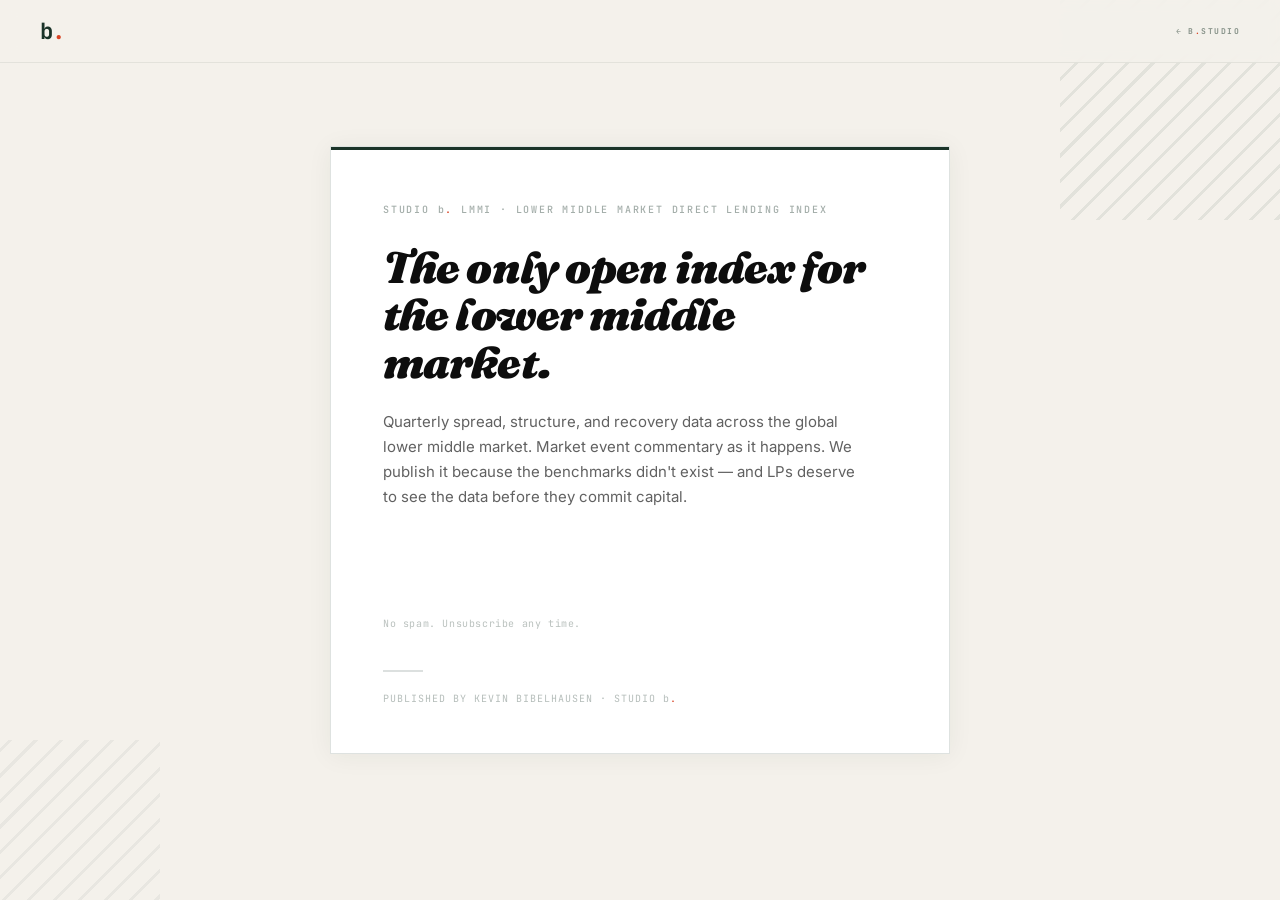
==== subscribe/index.html @ deaf6d47 "feat: launch lmmi.b.studio — Studio b. LMMI canonical domain Lower Middle Market Direct Lending Inde" ====
<!DOCTYPE html>
<html lang="en">
<head>
  <meta charset="UTF-8" />
  <meta name="viewport" content="width=device-width, initial-scale=1.0" />
  <title>Studio b. LMMI — Subscribe</title>
  <meta name="description" content="Studio b. LMMI — the open index for lower middle market direct lending. Quarterly spread, structure, and recovery data sourced from SBA 7(a), Companies House workouts, and the LMM-eligible universe.">
  <meta property="og:type" content="website">
  <meta property="og:site_name" content="Studio b. LMMI">
  <meta property="og:title" content="The Lower Middle Market Direct Lending Index.">
  <meta property="og:description" content="Quarterly spread, structure, and recovery data across the global lower middle market. We publish it because the benchmarks didn't exist — and LPs deserve to see the data before they commit capital.">
  <meta property="og:url" content="https://lmmi.b.studio/subscribe">
  <meta name="twitter:card" content="summary_large_image">
  <link rel="preconnect" href="https://fonts.googleapis.com" />
  <link rel="preconnect" href="https://fonts.gstatic.com" crossorigin />
  <link href="https://fonts.googleapis.com/css2?family=Fraunces:ital,opsz,wght@1,9..144,900&family=JetBrains+Mono:wght@400;500&family=Inter:wght@400;500&display=swap" rel="stylesheet" />
  <style>
    *, *::before, *::after { box-sizing: border-box; margin: 0; padding: 0; }

    :root {
      --yolk: #F7D344;
      --ink: #0D0D0D;
      --paper: #F4F1EB;
      --forest: #1A3328;
      --vermillion: #D94425;
    }

    body {
      background-color: var(--paper);
      color: var(--ink);
      font-family: 'Inter', sans-serif;
      min-height: 100vh;
      display: flex;
      flex-direction: column;
      align-items: center;
      justify-content: center;
      padding: 48px 24px;
      position: relative;
      overflow: hidden;
    }

    body::before {
      content: '';
      position: fixed;
      top: -100px;
      right: -100px;
      width: 320px;
      height: 320px;
      background: repeating-linear-gradient(
        -45deg,
        var(--forest) 0px,
        var(--forest) 3px,
        transparent 3px,
        transparent 18px
      );
      opacity: 0.08;
      pointer-events: none;
    }

    body::after {
      content: '';
      position: fixed;
      bottom: -100px;
      left: -100px;
      width: 260px;
      height: 260px;
      background: repeating-linear-gradient(
        -45deg,
        var(--forest) 0px,
        var(--forest) 3px,
        transparent 3px,
        transparent 18px
      );
      opacity: 0.05;
      pointer-events: none;
    }

    .card {
      position: relative;
      z-index: 1;
      max-width: 620px;
      width: 100%;
      border: 1px solid rgba(26, 51, 40, 0.14);
      background: #FFFFFF;
      padding: 56px 52px 48px;
      box-shadow: 0 2px 24px rgba(26, 51, 40, 0.06);
    }

    .card::before {
      content: '';
      position: absolute;
      top: 0;
      left: 0;
      right: 0;
      height: 3px;
      background: var(--forest);
    }

    .kicker {
      font-family: 'JetBrains Mono', monospace;
      font-size: 10px;
      font-weight: 500;
      letter-spacing: 0.18em;
      text-transform: uppercase;
      color: rgba(26, 51, 40, 0.4);
      margin-bottom: 28px;
    }

    .headline {
      font-family: 'Fraunces', serif;
      font-style: italic;
      font-weight: 900;
      font-size: clamp(30px, 5vw, 44px);
      line-height: 1.08;
      color: var(--ink);
      margin-bottom: 24px;
      letter-spacing: -0.02em;
    }

    .body-text {
      font-family: 'Inter', sans-serif;
      font-size: 15px;
      line-height: 1.65;
      color: rgba(13, 13, 13, 0.65);
      margin-bottom: 36px;
      max-width: 480px;
    }

    .embed-wrap {
      margin-bottom: 16px;
    }

    .form-note {
      font-family: 'JetBrains Mono', monospace;
      font-size: 10px;
      color: rgba(26, 51, 40, 0.3);
      letter-spacing: 0.06em;
    }

    .divider {
      width: 40px;
      height: 2px;
      background: rgba(26, 51, 40, 0.15);
      margin: 40px 0 20px;
    }

    .footer-note {
      font-family: 'JetBrains Mono', monospace;
      font-size: 10px;
      color: rgba(26, 51, 40, 0.32);
      letter-spacing: 0.1em;
      text-transform: uppercase;
    }

    .brand-b { text-transform: none; }
    .brand-dot { color: var(--vermillion); }

    .nav { position: fixed; top: 0; left: 0; right: 0; z-index: 10; padding: 1.25rem 2.5rem; display: flex; justify-content: space-between; align-items: center; background: rgba(244,241,235,0.85); backdrop-filter: blur(8px); -webkit-backdrop-filter: blur(8px); border-bottom: 1px solid rgba(26,51,40,0.08); }
    .bmark { font-family: 'JetBrains Mono', monospace; font-weight: 700; font-size: 1.4rem; color: var(--forest); text-decoration: none; letter-spacing: -0.04em; line-height: 1; }
    .bmark .dot { color: var(--vermillion); }
    .nav-link { font-family: 'JetBrains Mono', monospace; font-size: 0.5rem; font-weight: 700; letter-spacing: 0.18em; text-transform: uppercase; color: rgba(26,51,40,0.5); text-decoration: none; transition: color 0.12s; }
    .nav-link:hover { color: var(--forest); }

    @media (max-width: 640px) {
      .nav { padding: 1rem 1.25rem; }
      .card { padding: 40px 28px 36px; }
    }
  </style>
</head>
<body>
  <nav class="nav">
    <a href="/" class="bmark">b<span class="dot">.</span></a>
    <a href="https://b.studio" class="nav-link">← b<span class="brand-dot">.</span>studio</a>
  </nav>
  <div class="card">
    <div class="kicker">Studio <span class="brand-b">b<span class="brand-dot">.</span></span> LMMI · Lower Middle Market Direct Lending Index</div>
    <h1 class="headline">The only open index for the lower middle market.</h1>
    <p class="body-text">
      Quarterly spread, structure, and recovery data across the global lower middle market. Market event commentary as it happens. We publish it because the benchmarks didn't exist — and LPs deserve to see the data before they commit capital.
    </p>
    <div class="embed-wrap">
      <iframe src="https://embeds.beehiiv.com/pub_e647b558-3a6e-4a29-87ff-c5fd2b566c35?slim=true" data-test-id="beehiiv-embed"
        height="52" frameborder="0" scrolling="no"
        style="margin: 0; border-radius: 0px !important; background-color: transparent; width: 100%;"></iframe>
    </div>
    <div class="form-note">No spam. Unsubscribe any time.</div>
    <div class="divider"></div>
    <div class="footer-note">Published by Kevin Bibelhausen · Studio <span class="brand-b">b<span class="brand-dot">.</span></span></div>
  </div>
</body>
</html>
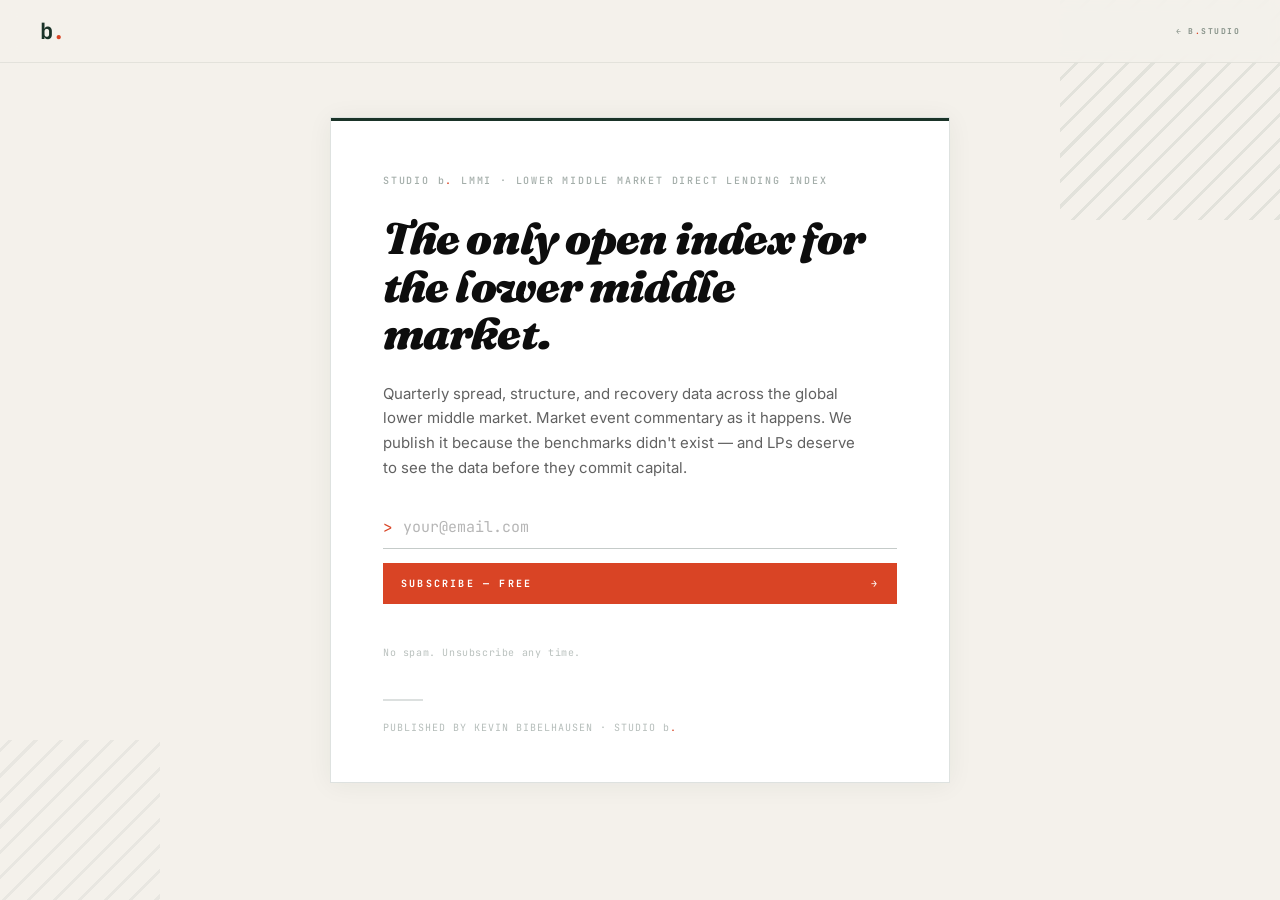
==== commit e31405d1: "feat(subscribe): replace beehiiv iframe with custom form via webhook-router proxy Mirrors the Markdo" ====
--- a/subscribe/index.html
+++ b/subscribe/index.html
@@ -130,6 +130,18 @@
       margin-bottom: 16px;
     }
 
+    .subscribe-form { display: flex; flex-direction: column; gap: 14px; margin-bottom: 16px; }
+    .input-row { display: flex; align-items: center; border-bottom: 1.5px solid rgba(26,51,40,0.25); padding-bottom: 10px; transition: border-color 0.15s; }
+    .input-row:focus-within { border-bottom-color: var(--forest); }
+    .input-row .prompt { font-family: 'JetBrains Mono', monospace; font-size: 16px; color: var(--vermillion); margin-right: 10px; user-select: none; }
+    .input-row input { flex: 1; background: none; border: none; outline: none; font-family: 'JetBrains Mono', monospace; font-size: 15px; color: var(--ink); }
+    .input-row input::placeholder { color: rgba(13,13,13,0.3); }
+    .submit-btn { display: flex; justify-content: space-between; align-items: center; background: var(--vermillion); color: #FFFFFF; border: none; padding: 14px 18px; font-family: 'JetBrains Mono', monospace; font-size: 10px; font-weight: 700; letter-spacing: 0.22em; text-transform: uppercase; cursor: pointer; transition: background 0.1s; }
+    .submit-btn:hover { background: #C43820; }
+    .submit-btn[disabled] { opacity: 0.6; cursor: wait; }
+    .form-status { font-family: 'JetBrains Mono', monospace; font-size: 11px; line-height: 1.6; color: rgba(26,51,40,0.7); min-height: 1.1em; letter-spacing: 0.04em; }
+    .form-status.error { color: var(--vermillion); }
+
     .form-note {
       font-family: 'JetBrains Mono', monospace;
       font-size: 10px;
@@ -178,12 +190,54 @@
     <p class="body-text">
       Quarterly spread, structure, and recovery data across the global lower middle market. Market event commentary as it happens. We publish it because the benchmarks didn't exist — and LPs deserve to see the data before they commit capital.
     </p>
-    <div class="embed-wrap">
-      <iframe src="https://embeds.beehiiv.com/pub_e647b558-3a6e-4a29-87ff-c5fd2b566c35?slim=true" data-test-id="beehiiv-embed"
-        height="52" frameborder="0" scrolling="no"
-        style="margin: 0; border-radius: 0px !important; background-color: transparent; width: 100%;"></iframe>
-    </div>
+    <form id="subscribe-form" class="subscribe-form" novalidate>
+      <div class="input-row">
+        <span class="prompt">&gt;</span>
+        <input id="subscribe-email" type="email" name="email" placeholder="your@email.com" autocomplete="email" required />
+      </div>
+      <button class="submit-btn" type="submit">
+        <span>Subscribe — free</span>
+        <span>→</span>
+      </button>
+      <p class="form-status" id="subscribe-status" role="status" aria-live="polite"></p>
+    </form>
     <div class="form-note">No spam. Unsubscribe any time.</div>
+    <script>
+      (function () {
+        var form = document.getElementById('subscribe-form');
+        var input = document.getElementById('subscribe-email');
+        var status = document.getElementById('subscribe-status');
+        var btn = form.querySelector('button[type="submit"]');
+        var endpoint = 'https://webhook-router-production-2535.up.railway.app/api/subscribe/dli';
+        form.addEventListener('submit', async function (e) {
+          e.preventDefault();
+          var email = (input.value || '').trim();
+          status.classList.remove('error');
+          if (!email || !/^[^\s@]+@[^\s@]+\.[^\s@]+$/.test(email)) {
+            status.textContent = '// invalid email';
+            status.classList.add('error');
+            return;
+          }
+          btn.disabled = true;
+          status.textContent = '// subscribing…';
+          try {
+            var r = await fetch(endpoint, {
+              method: 'POST',
+              headers: { 'Content-Type': 'application/json' },
+              body: JSON.stringify({ email: email, utm_source: 'lmmi.b.studio', utm_medium: 'web', utm_campaign: 'subscribe-page' }),
+            });
+            if (!r.ok) throw new Error('http ' + r.status);
+            status.textContent = '// subscribed. check your inbox.';
+            input.value = '';
+          } catch (err) {
+            status.textContent = '// could not subscribe — try again later';
+            status.classList.add('error');
+          } finally {
+            btn.disabled = false;
+          }
+        });
+      })();
+    </script>
     <div class="divider"></div>
     <div class="footer-note">Published by Kevin Bibelhausen · Studio <span class="brand-b">b<span class="brand-dot">.</span></span></div>
   </div>
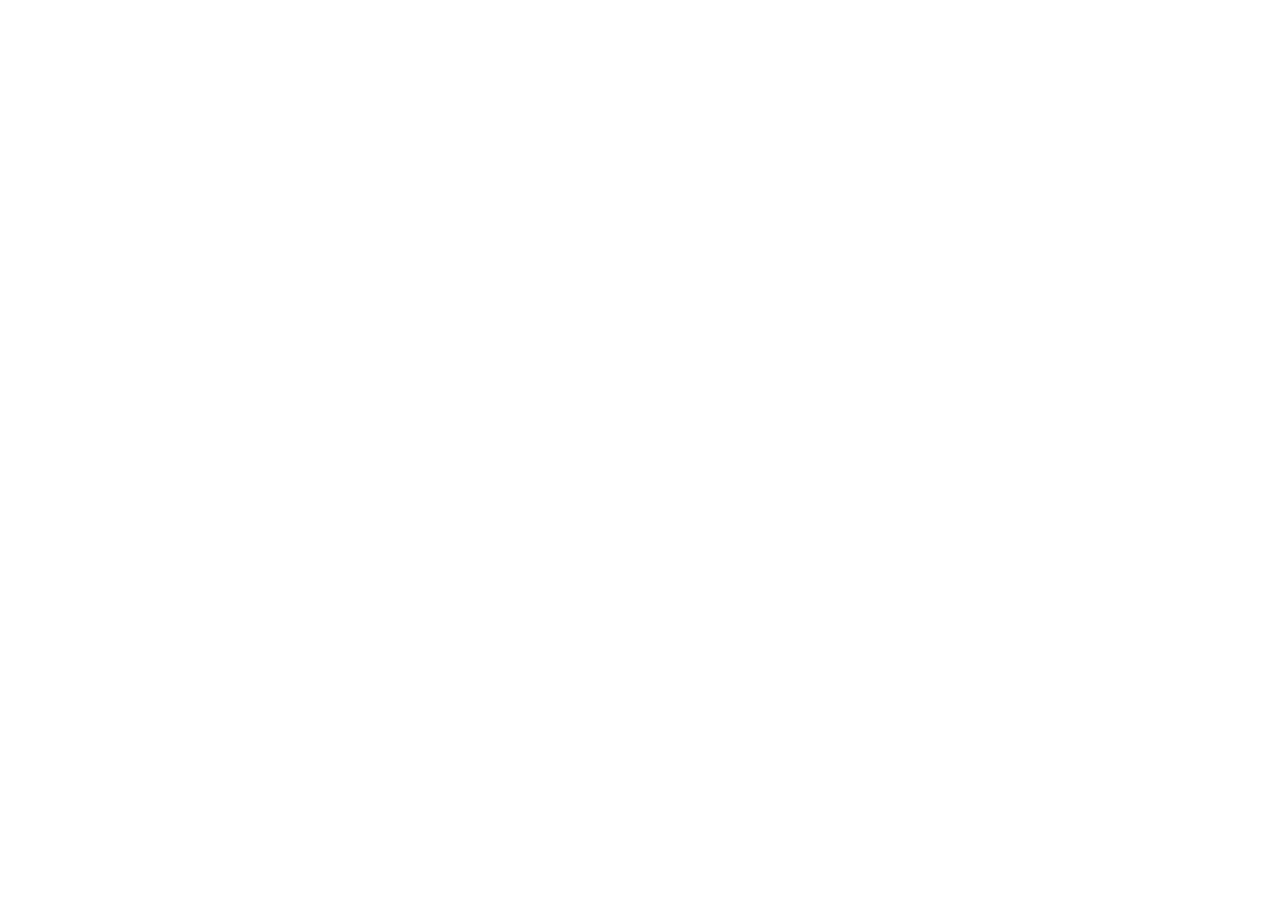
==== commit c97a2d61: "retire /subscribe/ landing page → redirect to /#subscribe Standalone /subscribe/ page used a retired" ====
--- a/subscribe/index.html
+++ b/subscribe/index.html
@@ -2,244 +2,13 @@
 <html lang="en">
 <head>
   <meta charset="UTF-8" />
-  <meta name="viewport" content="width=device-width, initial-scale=1.0" />
-  <title>Studio b. LMMI — Subscribe</title>
-  <meta name="description" content="Studio b. LMMI — the open index for lower middle market direct lending. Quarterly spread, structure, and recovery data sourced from SBA 7(a), Companies House workouts, and the LMM-eligible universe.">
-  <meta property="og:type" content="website">
-  <meta property="og:site_name" content="Studio b. LMMI">
-  <meta property="og:title" content="The Lower Middle Market Direct Lending Index.">
-  <meta property="og:description" content="Quarterly spread, structure, and recovery data across the global lower middle market. We publish it because the benchmarks didn't exist — and LPs deserve to see the data before they commit capital.">
-  <meta property="og:url" content="https://lmmi.b.studio/subscribe">
-  <meta name="twitter:card" content="summary_large_image">
-  <link rel="preconnect" href="https://fonts.googleapis.com" />
-  <link rel="preconnect" href="https://fonts.gstatic.com" crossorigin />
-  <link href="https://fonts.googleapis.com/css2?family=Fraunces:ital,opsz,wght@1,9..144,900&family=JetBrains+Mono:wght@400;500&family=Inter:wght@400;500&display=swap" rel="stylesheet" />
-  <style>
-    *, *::before, *::after { box-sizing: border-box; margin: 0; padding: 0; }
-
-    :root {
-      --yolk: #F7D344;
-      --ink: #0D0D0D;
-      --paper: #F4F1EB;
-      --forest: #1A3328;
-      --vermillion: #D94425;
-    }
-
-    body {
-      background-color: var(--paper);
-      color: var(--ink);
-      font-family: 'Inter', sans-serif;
-      min-height: 100vh;
-      display: flex;
-      flex-direction: column;
-      align-items: center;
-      justify-content: center;
-      padding: 48px 24px;
-      position: relative;
-      overflow: hidden;
-    }
-
-    body::before {
-      content: '';
-      position: fixed;
-      top: -100px;
-      right: -100px;
-      width: 320px;
-      height: 320px;
-      background: repeating-linear-gradient(
-        -45deg,
-        var(--forest) 0px,
-        var(--forest) 3px,
-        transparent 3px,
-        transparent 18px
-      );
-      opacity: 0.08;
-      pointer-events: none;
-    }
-
-    body::after {
-      content: '';
-      position: fixed;
-      bottom: -100px;
-      left: -100px;
-      width: 260px;
-      height: 260px;
-      background: repeating-linear-gradient(
-        -45deg,
-        var(--forest) 0px,
-        var(--forest) 3px,
-        transparent 3px,
-        transparent 18px
-      );
-      opacity: 0.05;
-      pointer-events: none;
-    }
-
-    .card {
-      position: relative;
-      z-index: 1;
-      max-width: 620px;
-      width: 100%;
-      border: 1px solid rgba(26, 51, 40, 0.14);
-      background: #FFFFFF;
-      padding: 56px 52px 48px;
-      box-shadow: 0 2px 24px rgba(26, 51, 40, 0.06);
-    }
-
-    .card::before {
-      content: '';
-      position: absolute;
-      top: 0;
-      left: 0;
-      right: 0;
-      height: 3px;
-      background: var(--forest);
-    }
-
-    .kicker {
-      font-family: 'JetBrains Mono', monospace;
-      font-size: 10px;
-      font-weight: 500;
-      letter-spacing: 0.18em;
-      text-transform: uppercase;
-      color: rgba(26, 51, 40, 0.4);
-      margin-bottom: 28px;
-    }
-
-    .headline {
-      font-family: 'Fraunces', serif;
-      font-style: italic;
-      font-weight: 900;
-      font-size: clamp(30px, 5vw, 44px);
-      line-height: 1.08;
-      color: var(--ink);
-      margin-bottom: 24px;
-      letter-spacing: -0.02em;
-    }
-
-    .body-text {
-      font-family: 'Inter', sans-serif;
-      font-size: 15px;
-      line-height: 1.65;
-      color: rgba(13, 13, 13, 0.65);
-      margin-bottom: 36px;
-      max-width: 480px;
-    }
-
-    .embed-wrap {
-      margin-bottom: 16px;
-    }
-
-    .subscribe-form { display: flex; flex-direction: column; gap: 14px; margin-bottom: 16px; }
-    .input-row { display: flex; align-items: center; border-bottom: 1.5px solid rgba(26,51,40,0.25); padding-bottom: 10px; transition: border-color 0.15s; }
-    .input-row:focus-within { border-bottom-color: var(--forest); }
-    .input-row .prompt { font-family: 'JetBrains Mono', monospace; font-size: 16px; color: var(--vermillion); margin-right: 10px; user-select: none; }
-    .input-row input { flex: 1; background: none; border: none; outline: none; font-family: 'JetBrains Mono', monospace; font-size: 15px; color: var(--ink); }
-    .input-row input::placeholder { color: rgba(13,13,13,0.3); }
-    .submit-btn { display: flex; justify-content: space-between; align-items: center; background: var(--vermillion); color: #FFFFFF; border: none; padding: 14px 18px; font-family: 'JetBrains Mono', monospace; font-size: 10px; font-weight: 700; letter-spacing: 0.22em; text-transform: uppercase; cursor: pointer; transition: background 0.1s; }
-    .submit-btn:hover { background: #C43820; }
-    .submit-btn[disabled] { opacity: 0.6; cursor: wait; }
-    .form-status { font-family: 'JetBrains Mono', monospace; font-size: 11px; line-height: 1.6; color: rgba(26,51,40,0.7); min-height: 1.1em; letter-spacing: 0.04em; }
-    .form-status.error { color: var(--vermillion); }
-
-    .form-note {
-      font-family: 'JetBrains Mono', monospace;
-      font-size: 10px;
-      color: rgba(26, 51, 40, 0.3);
-      letter-spacing: 0.06em;
-    }
-
-    .divider {
-      width: 40px;
-      height: 2px;
-      background: rgba(26, 51, 40, 0.15);
-      margin: 40px 0 20px;
-    }
-
-    .footer-note {
-      font-family: 'JetBrains Mono', monospace;
-      font-size: 10px;
-      color: rgba(26, 51, 40, 0.32);
-      letter-spacing: 0.1em;
-      text-transform: uppercase;
-    }
-
-    .brand-b { text-transform: none; }
-    .brand-dot { color: var(--vermillion); }
-
-    .nav { position: fixed; top: 0; left: 0; right: 0; z-index: 10; padding: 1.25rem 2.5rem; display: flex; justify-content: space-between; align-items: center; background: rgba(244,241,235,0.85); backdrop-filter: blur(8px); -webkit-backdrop-filter: blur(8px); border-bottom: 1px solid rgba(26,51,40,0.08); }
-    .bmark { font-family: 'JetBrains Mono', monospace; font-weight: 700; font-size: 1.4rem; color: var(--forest); text-decoration: none; letter-spacing: -0.04em; line-height: 1; }
-    .bmark .dot { color: var(--vermillion); }
-    .nav-link { font-family: 'JetBrains Mono', monospace; font-size: 0.5rem; font-weight: 700; letter-spacing: 0.18em; text-transform: uppercase; color: rgba(26,51,40,0.5); text-decoration: none; transition: color 0.12s; }
-    .nav-link:hover { color: var(--forest); }
-
-    @media (max-width: 640px) {
-      .nav { padding: 1rem 1.25rem; }
-      .card { padding: 40px 28px 36px; }
-    }
-  </style>
+  <title>Subscribe — Studio b. LMMI</title>
+  <link rel="canonical" href="https://lmmi.b.studio/#subscribe" />
+  <meta http-equiv="refresh" content="0; url=https://lmmi.b.studio/#subscribe" />
+  <meta name="robots" content="noindex" />
+  <script>window.location.replace('https://lmmi.b.studio/#subscribe');</script>
 </head>
 <body>
-  <nav class="nav">
-    <a href="/" class="bmark">b<span class="dot">.</span></a>
-    <a href="https://b.studio" class="nav-link">← b<span class="brand-dot">.</span>studio</a>
-  </nav>
-  <div class="card">
-    <div class="kicker">Studio <span class="brand-b">b<span class="brand-dot">.</span></span> LMMI · Lower Middle Market Direct Lending Index</div>
-    <h1 class="headline">The only open index for the lower middle market.</h1>
-    <p class="body-text">
-      Quarterly spread, structure, and recovery data across the global lower middle market. Market event commentary as it happens. We publish it because the benchmarks didn't exist — and LPs deserve to see the data before they commit capital.
-    </p>
-    <form id="subscribe-form" class="subscribe-form" novalidate>
-      <div class="input-row">
-        <span class="prompt">&gt;</span>
-        <input id="subscribe-email" type="email" name="email" placeholder="your@email.com" autocomplete="email" required />
-      </div>
-      <button class="submit-btn" type="submit">
-        <span>Subscribe — free</span>
-        <span>→</span>
-      </button>
-      <p class="form-status" id="subscribe-status" role="status" aria-live="polite"></p>
-    </form>
-    <div class="form-note">No spam. Unsubscribe any time.</div>
-    <script>
-      (function () {
-        var form = document.getElementById('subscribe-form');
-        var input = document.getElementById('subscribe-email');
-        var status = document.getElementById('subscribe-status');
-        var btn = form.querySelector('button[type="submit"]');
-        var endpoint = 'https://webhook-router-production-2535.up.railway.app/api/subscribe/dli';
-        form.addEventListener('submit', async function (e) {
-          e.preventDefault();
-          var email = (input.value || '').trim();
-          status.classList.remove('error');
-          if (!email || !/^[^\s@]+@[^\s@]+\.[^\s@]+$/.test(email)) {
-            status.textContent = '// invalid email';
-            status.classList.add('error');
-            return;
-          }
-          btn.disabled = true;
-          status.textContent = '// subscribing…';
-          try {
-            var r = await fetch(endpoint, {
-              method: 'POST',
-              headers: { 'Content-Type': 'application/json' },
-              body: JSON.stringify({ email: email, utm_source: 'lmmi.b.studio', utm_medium: 'web', utm_campaign: 'subscribe-page' }),
-            });
-            if (!r.ok) throw new Error('http ' + r.status);
-            status.textContent = '// subscribed. check your inbox.';
-            input.value = '';
-          } catch (err) {
-            status.textContent = '// could not subscribe — try again later';
-            status.classList.add('error');
-          } finally {
-            btn.disabled = false;
-          }
-        });
-      })();
-    </script>
-    <div class="divider"></div>
-    <div class="footer-note">Published by Kevin Bibelhausen · Studio <span class="brand-b">b<span class="brand-dot">.</span></span></div>
-  </div>
+  <p>Redirecting to <a href="https://lmmi.b.studio/#subscribe">lmmi.b.studio</a>…</p>
 </body>
 </html>
